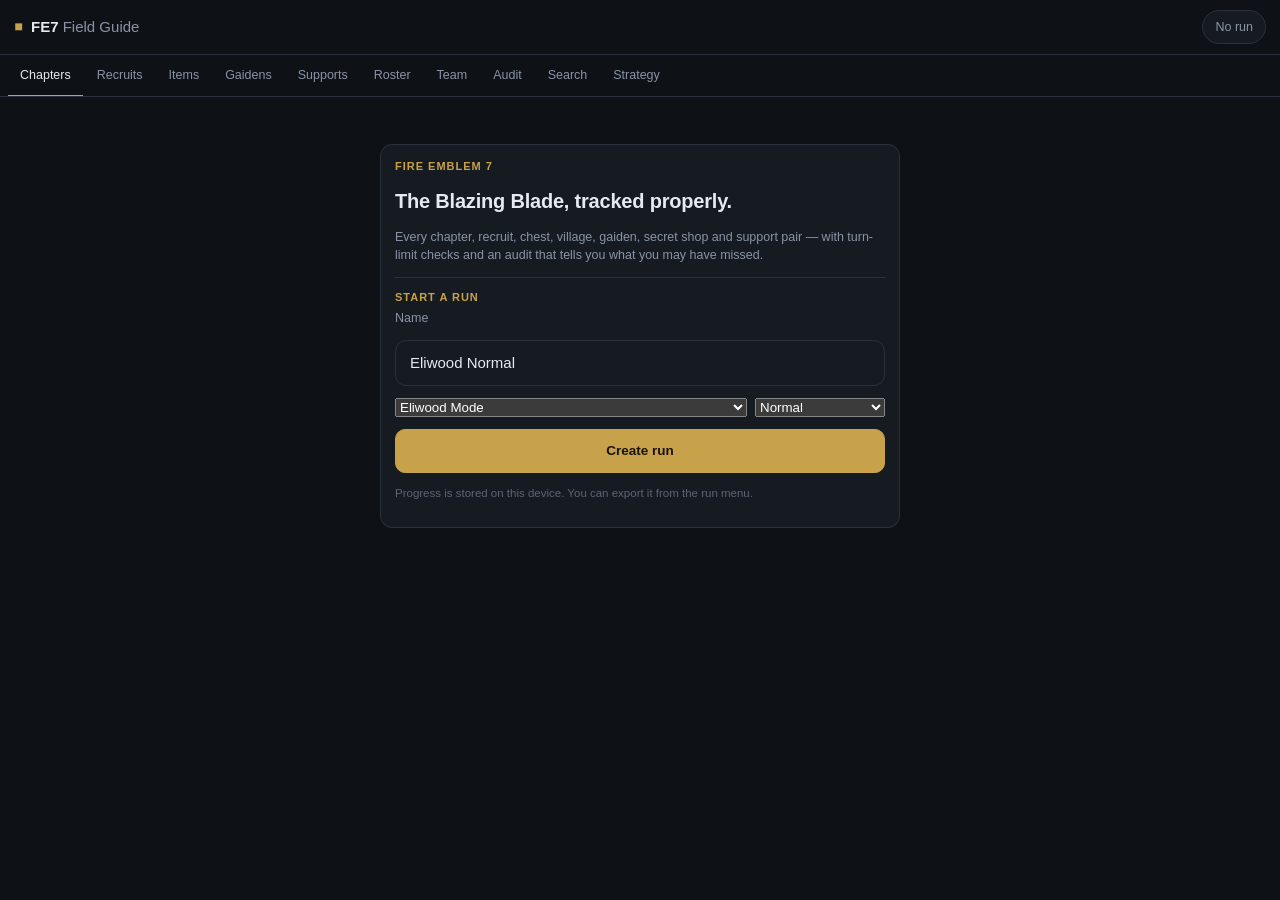
==== index.html @ 40a5e9b4 "FE7 Field Guide: complete checklist, audit, supports, offline PWA" ====
<!DOCTYPE html>
<html lang="en">
<head>
<meta charset="utf-8">
<meta name="viewport" content="width=device-width, initial-scale=1, viewport-fit=cover">
<meta name="theme-color" content="#0E1116">
<meta name="apple-mobile-web-app-capable" content="yes">
<meta name="apple-mobile-web-app-status-bar-style" content="black-translucent">
<meta name="apple-mobile-web-app-title" content="FE7">
<title>FE7 Field Guide</title>
<link rel="manifest" href="manifest.json">
<link rel="apple-touch-icon" href="icon-180.png">
<link rel="icon" href="icon.svg" type="image/svg+xml">
<link rel="stylesheet" href="app.css">
</head>
<body>

<div class="head">
<header class="topbar">
  <div class="brand">
    <span class="crest">◆</span>
    <span class="brandText">FE7 <em>Field Guide</em></span>
  </div>
  <button class="runChip" id="runChip" aria-label="Switch run"></button>
</header>

<nav class="tabs" id="tabs">
  <button data-tab="chapters" class="active">Chapters</button>
  <button data-tab="recruits">Recruits</button>
  <button data-tab="items">Items</button>
  <button data-tab="gaidens">Gaidens</button>
  <button data-tab="supports">Supports</button>
  <button data-tab="roster">Roster</button>
  <button data-tab="team">Team</button>
  <button data-tab="audit">Audit</button>
  <button data-tab="search">Search</button>
  <button data-tab="strategy">Strategy</button>
</nav>
</div>

<main id="app" class="app"></main>

<div id="sheet" class="sheet" hidden>
  <div class="sheetBack" data-close></div>
  <div class="sheetCard" role="dialog" aria-modal="true">
    <div class="sheetHead">
      <h2 id="sheetTitle"></h2>
      <button class="iconBtn" data-close aria-label="Close">✕</button>
    </div>
    <div id="sheetBody" class="sheetBody"></div>
  </div>
</div>

<div id="toast" class="toast" hidden></div>

<script src="data-fe7.js"></script>
<script src="data-supports.js"></script>
<script src="data-fe8.js"></script>
<script src="app.js"></script>
</body>
</html>
---- app.css ----
:root{
  --bg:#0E1116;
  --surface:#161B22;
  --surface2:#1D242E;
  --surface3:#232C38;
  --line:#2A313C;
  --text:#E6EAF0;
  --muted:#8A94A6;
  --dim:#5C6474;
  --gold:#C8A24A;
  --goldSoft:rgba(200,162,74,.14);
  --ok:#4FA072;
  --okSoft:rgba(79,160,114,.13);
  --warn:#C08A2E;
  --warnSoft:rgba(192,138,46,.14);
  --danger:#D05555;
  --dangerSoft:rgba(208,85,85,.13);
  --r:12px;
  --tap:44px;
  color-scheme: dark;
}
*{box-sizing:border-box}
html,body{margin:0;padding:0}
body{
  background:var(--bg);
  color:var(--text);
  font:15px/1.45 -apple-system,BlinkMacSystemFont,"Segoe UI",Roboto,sans-serif;
  -webkit-font-smoothing:antialiased;
  padding-bottom:env(safe-area-inset-bottom);
}
button{font:inherit;color:inherit;background:none;border:0;cursor:pointer}
h1,h2,h3,h4{margin:0;font-weight:650;letter-spacing:-.01em}
a{color:var(--gold)}
::selection{background:var(--goldSoft)}

/* ---------- top ---------- */
.head{position:sticky;top:0;z-index:40;background:var(--bg);box-shadow:0 1px 0 var(--line)}
.topbar{
  display:flex;align-items:center;justify-content:space-between;gap:12px;
  padding:calc(10px + env(safe-area-inset-top)) 14px 10px;
  background:linear-gradient(180deg,rgba(14,17,22,.98),rgba(14,17,22,.92));
}
.brand{display:flex;align-items:center;gap:8px;font-size:15px;font-weight:650}
.crest{color:var(--gold);font-size:12px;transform:rotate(45deg)}
.brandText em{font-style:normal;color:var(--muted);font-weight:450}
.runChip{
  max-width:52vw;overflow:hidden;text-overflow:ellipsis;white-space:nowrap;
  border:1px solid var(--line);background:var(--surface);
  border-radius:999px;padding:7px 12px;font-size:12.5px;color:var(--muted);
}
.runChip b{color:var(--text);font-weight:600}

.tabs{
  display:flex;gap:2px;overflow-x:auto;scrollbar-width:none;
  padding:0 8px;background:var(--bg);border-top:1px solid var(--line);
}
.tabs::-webkit-scrollbar{display:none}
.tabs button{
  flex:0 0 auto;padding:11px 12px;font-size:12.5px;color:var(--muted);
  border-bottom:2px solid transparent;margin-bottom:-1px;white-space:nowrap;
}
.tabs button.active{color:var(--text);border-bottom-color:var(--gold)}

.app{max-width:1180px;margin:0 auto;padding:14px 12px 80px}

/* ---------- generic ---------- */
.card{background:var(--surface);border:1px solid var(--line);border-radius:var(--r);padding:14px}
.muted{color:var(--muted)}
.dim{color:var(--dim)}
.small{font-size:12.5px}
.tiny{font-size:11.5px}
.row{display:flex;align-items:center;gap:10px}
.spread{display:flex;align-items:center;justify-content:space-between;gap:10px}
.wrap{flex-wrap:wrap}
h2.title{font-size:20px;margin-bottom:2px}
.kicker{font-size:11px;letter-spacing:.09em;text-transform:uppercase;color:var(--gold);font-weight:650}
.pad{padding:14px}
.stack>*+*{margin-top:12px}
hr.sep{border:0;border-top:1px solid var(--line);margin:12px 0}

.btn{
  display:inline-flex;align-items:center;justify-content:center;gap:7px;
  min-height:var(--tap);padding:0 14px;border-radius:10px;
  border:1px solid var(--line);background:var(--surface2);color:var(--text);
  font-size:13.5px;font-weight:550;
}
.btn:active{transform:translateY(1px)}
.btn.gold{background:var(--gold);color:#171307;border-color:var(--gold)}
.btn.ghost{background:transparent;color:var(--muted)}
.btn.danger{background:var(--dangerSoft);border-color:rgba(208,85,85,.35);color:#F0A3A3}
.btn.wide{width:100%}
.iconBtn{width:36px;height:36px;display:grid;place-items:center;border-radius:9px;color:var(--muted)}
.iconBtn:hover{background:var(--surface2)}

.tag{
  display:inline-flex;align-items:center;gap:4px;
  font-size:10.5px;letter-spacing:.03em;text-transform:uppercase;
  padding:2px 7px;border-radius:6px;border:1px solid var(--line);
  color:var(--muted);background:var(--surface2);white-space:nowrap;
}
.tag.miss{color:#E7C77E;border-color:rgba(200,162,74,.35);background:var(--goldSoft)}
.tag.verify{color:#DFAE5C;border-color:rgba(192,138,46,.35);background:var(--warnSoft)}
.tag.rec{color:#8FD3AE;border-color:rgba(79,160,114,.35);background:var(--okSoft)}
.tag.lost{color:#F0A3A3;border-color:rgba(208,85,85,.35);background:var(--dangerSoft)}

.bar{height:5px;border-radius:99px;background:var(--surface3);overflow:hidden}
.bar>i{display:block;height:100%;background:var(--gold);border-radius:99px}

/* ---------- do this now ---------- */
.now{
  border:1px solid rgba(200,162,74,.32);
  background:linear-gradient(160deg,rgba(200,162,74,.13),rgba(200,162,74,.03) 60%,transparent);
  border-radius:var(--r);padding:14px;margin-bottom:14px;
}
.now .kicker{margin-bottom:5px}
.now h3{font-size:17px;margin-bottom:3px}
.now p{margin:2px 0 0;color:var(--muted);font-size:13.5px}

/* ---------- chapter list ---------- */
.split{display:block}
.chlist .ch{
  border:1px solid var(--line);border-radius:var(--r);background:var(--surface);
  margin-bottom:8px;overflow:hidden;
}
.chrow{
  display:flex;align-items:center;gap:10px;width:100%;
  padding:12px 13px;text-align:left;min-height:52px;
}
.chrow.sel{background:var(--surface2);box-shadow:inset 2px 0 0 var(--gold)}
.chrow .num{
  font-variant-numeric:tabular-nums;font-size:11.5px;color:var(--gold);
  min-width:47px;font-weight:650;letter-spacing:.02em;
}
.chrow .nm{flex:1;min-width:0;font-size:14px;font-weight:530;overflow:hidden;text-overflow:ellipsis;white-space:nowrap}
.chrow .pr{font-variant-numeric:tabular-nums;font-size:11.5px;color:var(--muted)}
.chrow .pr.full{color:var(--ok)}
.chrow .dot{width:6px;height:6px;border-radius:50%;background:var(--surface3);flex:0 0 auto}
.chrow .dot.part{background:var(--gold)}
.chrow .dot.full{background:var(--ok)}
.chrow .dot.assumed{background:var(--warn)}
.chrow .dot.lost{background:var(--danger)}
.chhead{display:flex;align-items:center;justify-content:space-between;padding:2px 2px 12px}
.chhead .h{font-size:12px;letter-spacing:.08em;text-transform:uppercase;color:var(--muted);font-weight:650}

/* ---------- detail ---------- */
.detail{min-height:200px}
.dhead{display:flex;align-items:flex-start;gap:10px;margin-bottom:10px}
.dhead .back{display:none}
.dhead h2{font-size:21px}
.dmeta{display:flex;flex-wrap:wrap;gap:6px;margin:8px 0 12px}
.obj{color:var(--muted);font-size:13.5px;margin:2px 0 10px}
.brief{font-size:13.5px;line-height:1.55;color:#C9D0DB;margin:0 0 12px}

.turnbox{border:1px solid var(--line);border-radius:10px;background:var(--surface2);padding:11px 12px;margin-bottom:12px}
.turnbox .lbl{font-size:11px;text-transform:uppercase;letter-spacing:.07em;color:var(--muted);margin-bottom:6px}
.turnrow{display:flex;align-items:center;gap:8px}
.turnrow input{
  width:78px;min-height:38px;border-radius:9px;border:1px solid var(--line);
  background:var(--bg);color:var(--text);padding:0 10px;font:inherit;font-variant-numeric:tabular-nums;
}
.tstate{font-size:12.5px;margin-top:8px}
.tstate.ok{color:#8FD3AE}
.tstate.warn{color:#DFAE5C}
.tstate.bad{color:#F0A3A3}

.sect{margin-top:14px}
.sectH{display:flex;align-items:center;justify-content:space-between;margin-bottom:6px}
.sectH h4{font-size:11px;letter-spacing:.09em;text-transform:uppercase;color:var(--muted);font-weight:650}

.item{
  display:flex;align-items:flex-start;gap:11px;padding:10px 2px;
  border-bottom:1px solid rgba(42,49,60,.6);
}
.item:last-child{border-bottom:0}
.cb{
  flex:0 0 auto;width:26px;height:26px;border-radius:8px;margin-top:1px;
  border:1.5px solid #39424F;background:transparent;display:grid;place-items:center;
  color:transparent;font-size:14px;line-height:1;
}
.cb:active{background:var(--surface3)}
.item.done .cb{background:var(--ok);border-color:var(--ok);color:#08120C}
.item.assumed .cb{border-color:var(--warn);color:var(--warn);background:var(--warnSoft)}
.item.done .t{color:var(--muted);text-decoration:line-through;text-decoration-color:#4A535F}
.item .body{flex:1;min-width:0}
.item .t{font-size:14px;font-weight:500}
.item .d{font-size:12px;color:var(--muted);margin-top:1px;line-height:1.4}
.item .tags{display:flex;gap:5px;flex-wrap:wrap;margin-top:5px}
.item.recruit .t{color:#DCE6F2}

.notes{border:1px solid var(--line);border-radius:10px;background:var(--surface2);padding:10px;margin-top:14px}
.notes textarea{
  width:100%;min-height:64px;resize:vertical;border:0;background:transparent;
  color:var(--text);font:inherit;font-size:13.5px;outline:none;
}
.notes .lbl{font-size:11px;text-transform:uppercase;letter-spacing:.07em;color:var(--muted);margin-bottom:4px}

/* ---------- recruits / lists ---------- */
.filters{display:flex;gap:6px;overflow-x:auto;padding-bottom:10px;scrollbar-width:none}
.filters::-webkit-scrollbar{display:none}
.filters button{
  flex:0 0 auto;padding:7px 11px;border-radius:99px;border:1px solid var(--line);
  background:var(--surface);color:var(--muted);font-size:12px;
}
.filters button.on{background:var(--goldSoft);border-color:rgba(200,162,74,.4);color:#E7C77E}

.ulist{display:flex;flex-direction:column;gap:6px}
.u{
  display:flex;align-items:center;gap:11px;padding:10px 12px;
  border:1px solid var(--line);border-radius:10px;background:var(--surface);
}
.u.dead{opacity:.45}
.u .badge{
  flex:0 0 auto;width:32px;height:32px;border-radius:9px;display:grid;place-items:center;
  font-size:12px;font-weight:700;color:#1A1508;background:var(--gold);
  letter-spacing:-.02em;
}
.u.t-s .badge{background:#E2C069}
.u.t-a .badge{background:#C8A24A}
.u.t-b .badge{background:#8E97A8;color:#0E1116}
.u.t-c .badge{background:#4A5364;color:#D6DBE4}
.u .nm{font-size:14px;font-weight:550}
.u .sub{font-size:11.5px;color:var(--muted)}
.u .right{margin-left:auto;text-align:right}

.matrixWrap{overflow:auto;border:1px solid var(--line);border-radius:var(--r);background:var(--surface);max-height:calc(100vh - 210px)}
table.mx{border-collapse:collapse;font-size:11.5px;width:max-content;min-width:100%;table-layout:fixed}
table.mx th,table.mx td{border-bottom:1px solid var(--line);border-right:1px solid var(--line);padding:0}
table.mx th{
  position:sticky;top:0;background:var(--surface2);z-index:2;
  font-weight:600;color:var(--muted);font-size:10.5px;
}
table.mx th.corner{left:0;z-index:3;background:var(--surface2);width:118px;min-width:118px;max-width:118px}
table.mx th.rowh{
  position:sticky;left:0;background:var(--surface2);z-index:1;
  text-align:left;padding:7px 9px;white-space:nowrap;
  width:118px;min-width:118px;max-width:118px;color:var(--text);font-size:11.5px;
}
table.mx th.colh{padding:6px 4px;font-size:10px;line-height:1;width:38px;min-width:38px;max-width:38px;height:auto;white-space:nowrap;color:var(--muted)}
table.mx td{text-align:center;padding:0;width:38px;min-width:38px;max-width:38px;height:32px}
.mxbtn{width:100%;height:100%;min-height:32px;display:grid;place-items:center;color:var(--dim);font-size:11px;font-weight:650}
.mxbtn.on{color:#0B130E;background:var(--ok)}
.mxbtn.on.c{background:#3E7A5A;color:#EAF6EF}
.mxbtn.on.b{background:#4F9A6E;color:#0B130E}
.mxbtn.on.a{background:#C8A24A;color:#171307}
.mxbtn.dim{opacity:.28}
.mxbtn.rec{outline:1px solid rgba(200,162,74,.5);outline-offset:-1px}

/* ---------- team ---------- */
.conflict{
  border:1px solid rgba(208,85,85,.35);background:var(--dangerSoft);
  border-radius:10px;padding:11px 12px;margin-bottom:10px;
}
.conflict b{color:#F0A3A3}
.slot{
  display:flex;align-items:center;gap:10px;padding:9px 12px;border:1px solid var(--line);
  border-radius:10px;background:var(--surface);
}
.slot .need{font-size:10.5px;padding:2px 7px;border-radius:6px;background:var(--surface3);color:var(--muted);border:1px solid var(--line)}
.slot .need.warn{color:#DFAE5C;border-color:rgba(192,138,46,.35)}

/* ---------- audit ---------- */
.auditRow{
  display:flex;align-items:flex-start;gap:10px;padding:11px 0;border-bottom:1px solid var(--line);
}
.auditRow:last-child{border-bottom:0}
.auditRow .n{font-variant-numeric:tabular-nums;color:var(--gold);width:20px;flex:0 0 auto;font-weight:650}
.auditRow .go{margin-left:auto;flex:0 0 auto}

/* ---------- search ---------- */
input.search{
  width:100%;min-height:46px;border-radius:11px;border:1px solid var(--line);
  background:var(--surface);color:var(--text);padding:0 14px;font:inherit;
}
input.search::placeholder{color:var(--dim)}
.res{padding:10px 0;border-bottom:1px solid var(--line)}
.res:last-child{border-bottom:0}

/* ---------- strategy ---------- */
.strat h3{font-size:16px;margin:22px 0 8px}
.strat h3:first-child{margin-top:4px}
.strat p{color:#C9D0DB;font-size:13.5px;line-height:1.6;margin:0 0 8px}
.strat ol,.strat ul{margin:0;padding-left:20px;color:#C9D0DB;font-size:13.5px;line-height:1.6}
.strat li{margin-bottom:6px}
.tierRow{display:flex;gap:9px;padding:9px 0;border-bottom:1px solid var(--line)}
.tierRow .k{width:24px;font-weight:700;color:var(--gold)}
table.plain{width:100%;border-collapse:collapse;font-size:13px}
table.plain th{text-align:left;color:var(--muted);font-size:11px;text-transform:uppercase;letter-spacing:.06em;padding:6px 8px;border-bottom:1px solid var(--line)}
table.plain td{padding:7px 8px;border-bottom:1px solid rgba(42,49,60,.6);vertical-align:top}

/* ---------- sheet ---------- */
.sheet{position:fixed;inset:0;z-index:80;display:flex;align-items:flex-end;justify-content:center}
.sheet[hidden]{display:none}
.sheetBack{position:absolute;inset:0;background:rgba(0,0,0,.62);backdrop-filter:blur(2px)}
.sheetCard{
  position:relative;width:100%;max-width:520px;max-height:86vh;overflow:auto;
  background:var(--surface);border:1px solid var(--line);
  border-radius:18px 18px 0 0;padding:16px 16px calc(18px + env(safe-area-inset-bottom));
  animation:up .18s ease-out;
}
@keyframes up{from{transform:translateY(14px);opacity:.6}to{transform:none;opacity:1}}
.sheetHead{display:flex;align-items:center;justify-content:space-between;gap:10px;margin-bottom:10px}
.sheetHead h2{font-size:17px}
.sheetBody{font-size:14px}

.toast{
  position:fixed;left:50%;bottom:calc(20px + env(safe-area-inset-bottom));transform:translateX(-50%);
  background:var(--surface3);border:1px solid var(--line);color:var(--text);
  padding:9px 14px;border-radius:99px;font-size:12.5px;z-index:90;white-space:nowrap;
  box-shadow:0 8px 30px rgba(0,0,0,.4);
}

.empty{padding:34px 16px;text-align:center;color:var(--muted);font-size:13.5px}
.empty b{display:block;color:var(--text);margin-bottom:4px;font-size:15px}

/* ---------- desktop ---------- */
@media (min-width:900px){
  body{font-size:15px}
  .app{padding:18px 20px 80px}
  .split{display:grid;grid-template-columns:330px minmax(0,1fr);gap:16px;align-items:start}
  .chlist{position:sticky;top:104px;max-height:calc(100vh - 120px);overflow:auto;padding-right:2px}
  .chlist::-webkit-scrollbar{width:8px}
  .chlist::-webkit-scrollbar-thumb{background:#2C3542;border-radius:8px}
  .detail{padding:4px 2px 0}
  .dhead .back{display:none!important}
  .detailEmpty{display:grid;place-items:center;height:320px;border:1px dashed var(--line);border-radius:var(--r);color:var(--dim)}
}
@media (max-width:899px){
  .split.detailOpen .chlist{display:none}
  .split:not(.detailOpen) .detail{display:none}
  .dhead .back{display:grid}
  .detail{padding-top:2px}
  body.detail-mode .tabs{display:none}
}
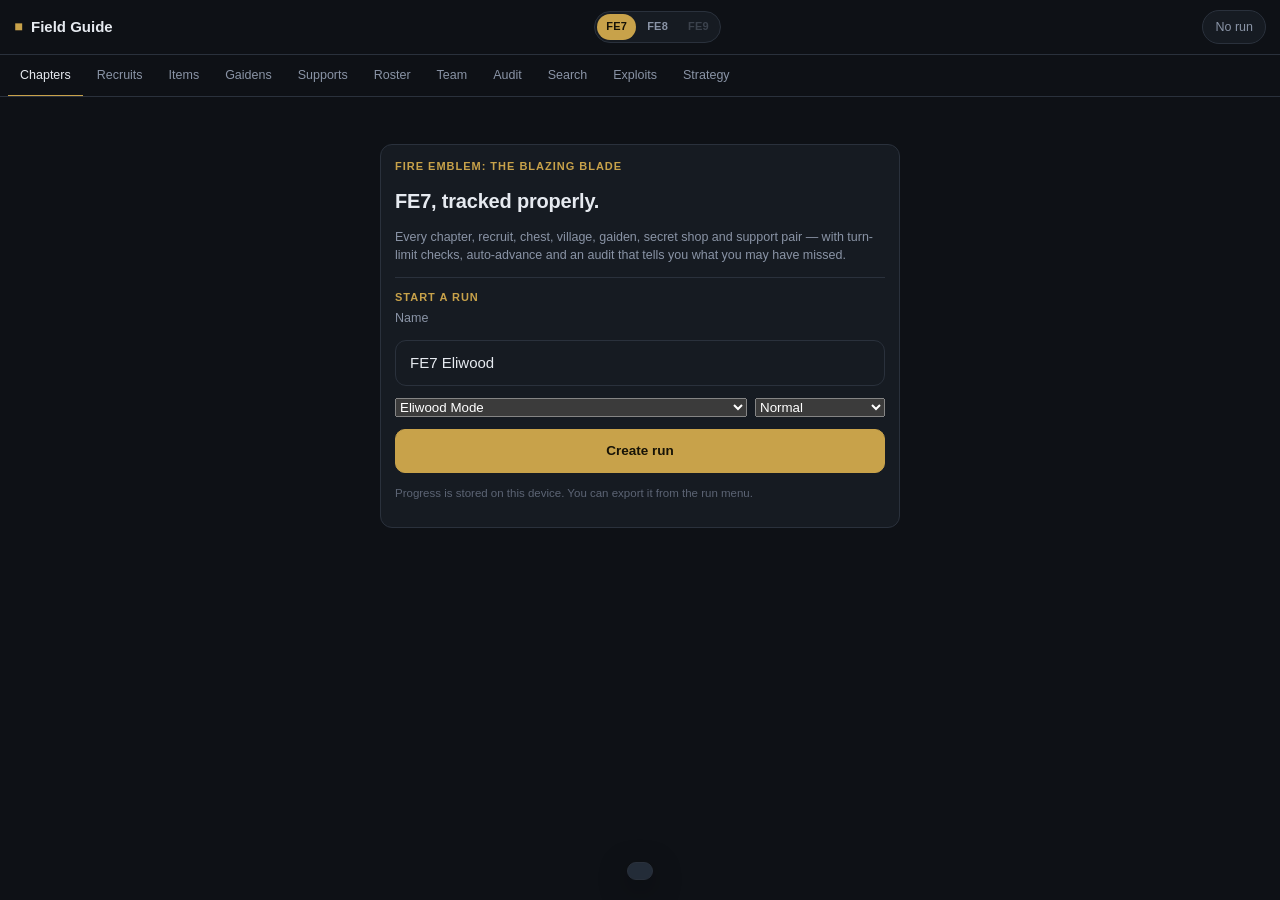
==== commit 12c119b3: "Auto-advance, Lyn-to-Eliwood campaign, exploits tab, full Sacred Stones, FE9 slot" ====
--- a/index.html
+++ b/index.html
@@ -7,7 +7,7 @@
 <meta name="apple-mobile-web-app-capable" content="yes">
 <meta name="apple-mobile-web-app-status-bar-style" content="black-translucent">
 <meta name="apple-mobile-web-app-title" content="FE7">
-<title>FE7 Field Guide</title>
+<title>Fire Emblem Field Guide</title>
 <link rel="manifest" href="manifest.json">
 <link rel="apple-touch-icon" href="icon-180.png">
 <link rel="icon" href="icon.svg" type="image/svg+xml">
@@ -19,8 +19,9 @@
 <header class="topbar">
   <div class="brand">
     <span class="crest">◆</span>
-    <span class="brandText">FE7 <em>Field Guide</em></span>
+    <span class="brandText">Field Guide</span>
   </div>
+  <div class="games" id="games"></div>
   <button class="runChip" id="runChip" aria-label="Switch run"></button>
 </header>
 
@@ -34,6 +35,7 @@
   <button data-tab="team">Team</button>
   <button data-tab="audit">Audit</button>
   <button data-tab="search">Search</button>
+  <button data-tab="exploits">Exploits</button>
   <button data-tab="strategy">Strategy</button>
 </nav>
 </div>
@@ -56,6 +58,8 @@
 <script src="data-fe7.js"></script>
 <script src="data-supports.js"></script>
 <script src="data-fe8.js"></script>
+<script src="data-fe8-supports.js"></script>
+<script src="data-fe9.js"></script>
 <script src="app.js"></script>
 </body>
 </html>
--- a/app.css
+++ b/app.css
@@ -49,6 +49,11 @@
   border-radius:999px;padding:7px 12px;font-size:12.5px;color:var(--muted);
 }
 .runChip b{color:var(--text);font-weight:600}
+.games{display:flex;gap:2px;border:1px solid var(--line);border-radius:999px;padding:2px;background:var(--surface);flex:0 0 auto}
+.games button{padding:5px 9px;border-radius:999px;font-size:11px;color:var(--muted);font-weight:700;letter-spacing:.02em}
+.games button.on{background:var(--gold);color:#171307}
+.games button.off{opacity:.32}
+@media (max-width:560px){ .brandText{display:none} .runChip{max-width:40vw} .games button{padding:5px 7px} }
 
 .tabs{
   display:flex;gap:2px;overflow-x:auto;scrollbar-width:none;
@@ -105,6 +110,12 @@
 
 .bar{height:5px;border-radius:99px;background:var(--surface3);overflow:hidden}
 .bar>i{display:block;height:100%;background:var(--gold);border-radius:99px}
+.campaign{display:flex;gap:14px;margin-bottom:12px;flex-wrap:wrap}
+.camp{display:flex;align-items:center;gap:8px;flex:1;min-width:190px}
+.camp .k{font-size:10.5px;color:var(--muted);width:86px;text-transform:uppercase;letter-spacing:.05em}
+.camp .bar{flex:1;height:4px;background:var(--surface3);border-radius:99px;overflow:hidden}
+.camp .bar>i{display:block;height:100%;background:var(--gold)}
+.camp .n{font-size:11px;color:var(--muted);font-variant-numeric:tabular-nums}
 
 /* ---------- do this now ---------- */
 .now{
@@ -305,9 +316,22 @@
 .toast{
   position:fixed;left:50%;bottom:calc(20px + env(safe-area-inset-bottom));transform:translateX(-50%);
   background:var(--surface3);border:1px solid var(--line);color:var(--text);
-  padding:9px 14px;border-radius:99px;font-size:12.5px;z-index:90;white-space:nowrap;
-  box-shadow:0 8px 30px rgba(0,0,0,.4);
-}
+  padding:8px 10px 8px 14px;border-radius:99px;font-size:12.5px;z-index:90;white-space:nowrap;
+  box-shadow:0 8px 30px rgba(0,0,0,.4);display:flex;align-items:center;gap:10px;
+}
+.toast button{color:var(--gold);font-weight:700;font-size:12.5px;padding:4px 8px;border-radius:99px;background:var(--goldSoft)}
+
+.tag.exploit{color:#E7C77E;border-color:rgba(200,162,74,.35);background:var(--goldSoft)}
+.lvlInput{width:64px;min-height:36px;border-radius:8px;border:1px solid var(--line);background:var(--bg);color:var(--text);padding:0 8px;font:inherit;font-size:13px;font-variant-numeric:tabular-nums}
+.exCard{border:1px solid var(--line);border-radius:var(--r);background:var(--surface);padding:13px;margin-bottom:9px}
+.exCard h3{font-size:15px;margin-bottom:3px}
+.exCard .risk{font-size:10.5px;text-transform:uppercase;letter-spacing:.05em;padding:2px 7px;border-radius:6px;border:1px solid var(--line);color:var(--muted)}
+.exCard .risk.high{color:#F0A3A3;border-color:rgba(208,85,85,.35);background:var(--dangerSoft)}
+.exCard .risk.medium{color:#DFAE5C;border-color:rgba(192,138,46,.35);background:var(--warnSoft)}
+.exCard .risk.low,.exCard .risk.none{color:#8FD3AE;border-color:rgba(79,160,114,.35);background:var(--okSoft)}
+.exCard ol{margin:8px 0 0;padding-left:19px;color:#C9D0DB;font-size:13px;line-height:1.55}
+.exCard li{margin-bottom:5px}
+.exCard .warn{margin-top:8px;font-size:12px;color:#DFAE5C}
 
 .empty{padding:34px 16px;text-align:center;color:var(--muted);font-size:13.5px}
 .empty b{display:block;color:var(--text);margin-bottom:4px;font-size:15px}
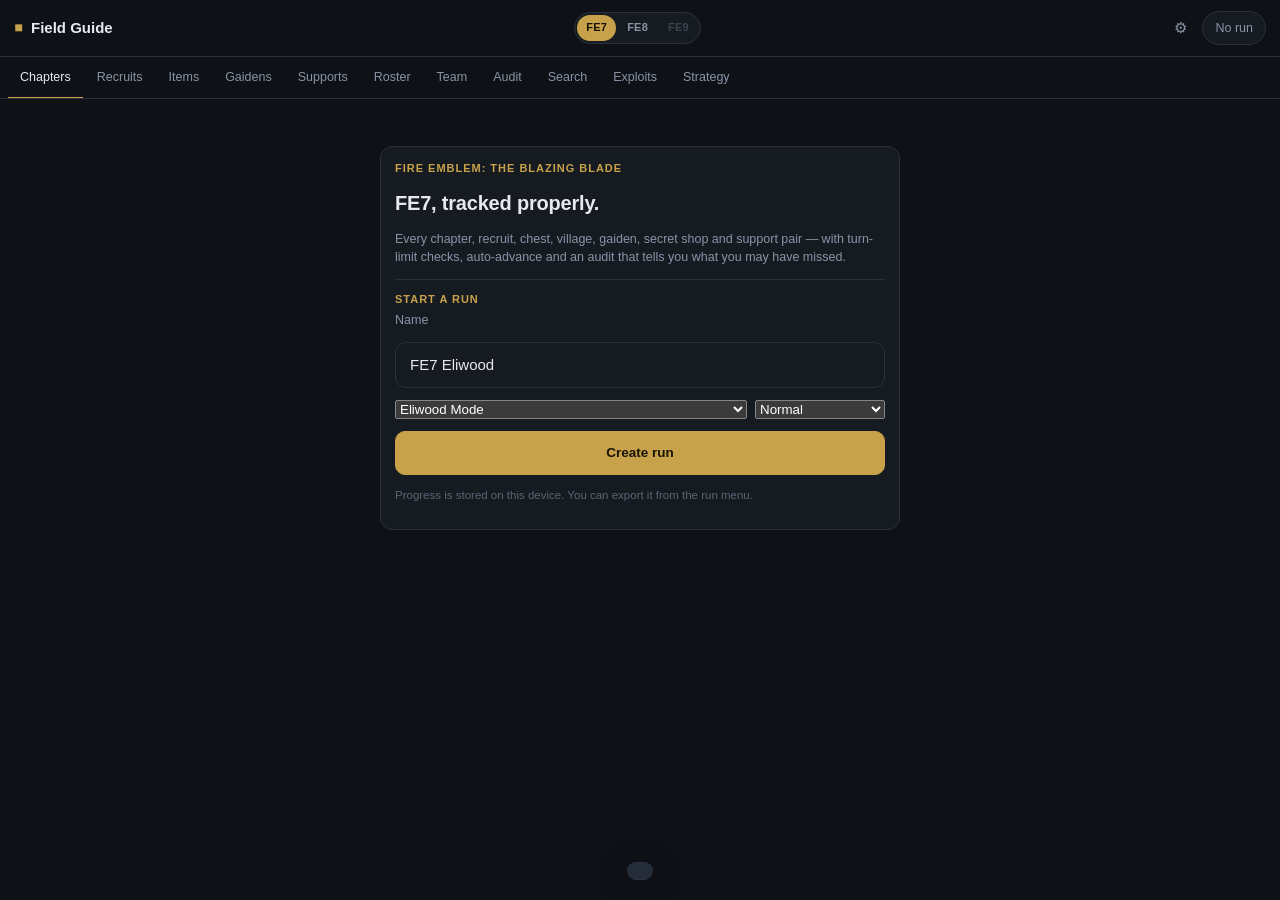
==== commit fb96d347: "Recruit adds to bench, in-place settings, optimal plans, steal lists, promotion gains" ====
--- a/index.html
+++ b/index.html
@@ -22,7 +22,10 @@
     <span class="brandText">Field Guide</span>
   </div>
   <div class="games" id="games"></div>
-  <button class="runChip" id="runChip" aria-label="Switch run"></button>
+  <div class="topRight">
+    <button class="iconBtn" id="gear" aria-label="Settings">⚙</button>
+    <button class="runChip" id="runChip" aria-label="Switch run"></button>
+  </div>
 </header>
 
 <nav class="tabs" id="tabs">
@@ -60,6 +63,10 @@
 <script src="data-fe8.js"></script>
 <script src="data-fe8-supports.js"></script>
 <script src="data-fe9.js"></script>
+<script src="data-lore-fe7.js"></script>
+<script src="data-lore-fe8.js"></script>
+<script src="data-plans.js"></script>
+<script src="data-promo.js"></script>
 <script src="app.js"></script>
 </body>
 </html>
--- a/app.css
+++ b/app.css
@@ -49,6 +49,7 @@
   border-radius:999px;padding:7px 12px;font-size:12.5px;color:var(--muted);
 }
 .runChip b{color:var(--text);font-weight:600}
+.topRight{display:flex;align-items:center;gap:4px;flex:0 0 auto}
 .games{display:flex;gap:2px;border:1px solid var(--line);border-radius:999px;padding:2px;background:var(--surface);flex:0 0 auto}
 .games button{padding:5px 9px;border-radius:999px;font-size:11px;color:var(--muted);font-weight:700;letter-spacing:.02em}
 .games button.on{background:var(--gold);color:#171307}
@@ -332,6 +333,29 @@
 .exCard ol{margin:8px 0 0;padding-left:19px;color:#C9D0DB;font-size:13px;line-height:1.55}
 .exCard li{margin-bottom:5px}
 .exCard .warn{margin-top:8px;font-size:12px;color:#DFAE5C}
+.loreBox{border:1px solid var(--line);border-radius:10px;background:var(--surface2);margin-top:10px;overflow:hidden}
+.loreSum{cursor:pointer;padding:10px 12px;font-size:10.5px;letter-spacing:.08em;text-transform:uppercase;color:var(--muted);font-weight:650;list-style:none}
+.loreSum::-webkit-details-marker{display:none}
+.loreBox[open] .loreSum{color:var(--gold)}
+.loreBody{padding:0 12px 12px;font-size:13.5px;color:#C9D0DB;line-height:1.6}
+.loreBody p{margin:0 0 8px}
+.loreBody p:last-child{margin-bottom:0}
+.bioText{font-size:13px;color:var(--muted);line-height:1.55;margin:6px 0 10px}
+.talkGroup{padding:0 12px 4px}
+.talkH{font-size:10px;letter-spacing:.08em;text-transform:uppercase;color:var(--dim);margin:8px 0 4px}
+.talkRow{display:flex;gap:8px;padding:6px 0;border-top:1px solid rgba(42,49,60,.5)}
+.talkTick{width:22px;height:22px;border-radius:6px;border:1px solid var(--line);background:transparent;color:var(--dim);font-size:11px;display:grid;place-items:center;flex:0 0 auto;margin-top:1px}
+.talkTick.on{background:var(--ok);border-color:var(--ok);color:#08120C}
+.talkWho{font-size:13px;font-weight:550}
+.talkSum{font-size:12.5px;color:var(--muted);line-height:1.45;margin-top:1px}
+.talkTrig{font-size:11px;color:var(--dim);margin-top:2px}
+.planStyle{background:var(--goldSoft);border-left:2px solid var(--gold);padding:8px 10px;border-radius:6px;color:#E7C77E}
+.planSec{margin:10px 0}
+.planSec>b{display:block;font-size:10.5px;text-transform:uppercase;letter-spacing:.07em;color:var(--muted);margin-bottom:4px}
+.planSec ol,.planSec ul{margin:0;padding-left:18px;font-size:13px;line-height:1.55;color:#C9D0DB}
+.planSec li{margin-bottom:4px}
+.promoGains{margin-top:8px;display:flex;flex-direction:column;gap:4px}
+.promoGains b{font-weight:600}
 
 .empty{padding:34px 16px;text-align:center;color:var(--muted);font-size:13.5px}
 .empty b{display:block;color:var(--text);margin-bottom:4px;font-size:15px}
@@ -339,6 +363,8 @@
 /* ---------- desktop ---------- */
 @media (min-width:900px){
   body{font-size:15px}
+  .sheet{align-items:center}
+  .sheetCard{border-radius:18px;max-height:80vh;padding-bottom:18px}
   .app{padding:18px 20px 80px}
   .split{display:grid;grid-template-columns:330px minmax(0,1fr);gap:16px;align-items:start}
   .chlist{position:sticky;top:104px;max-height:calc(100vh - 120px);overflow:auto;padding-right:2px}
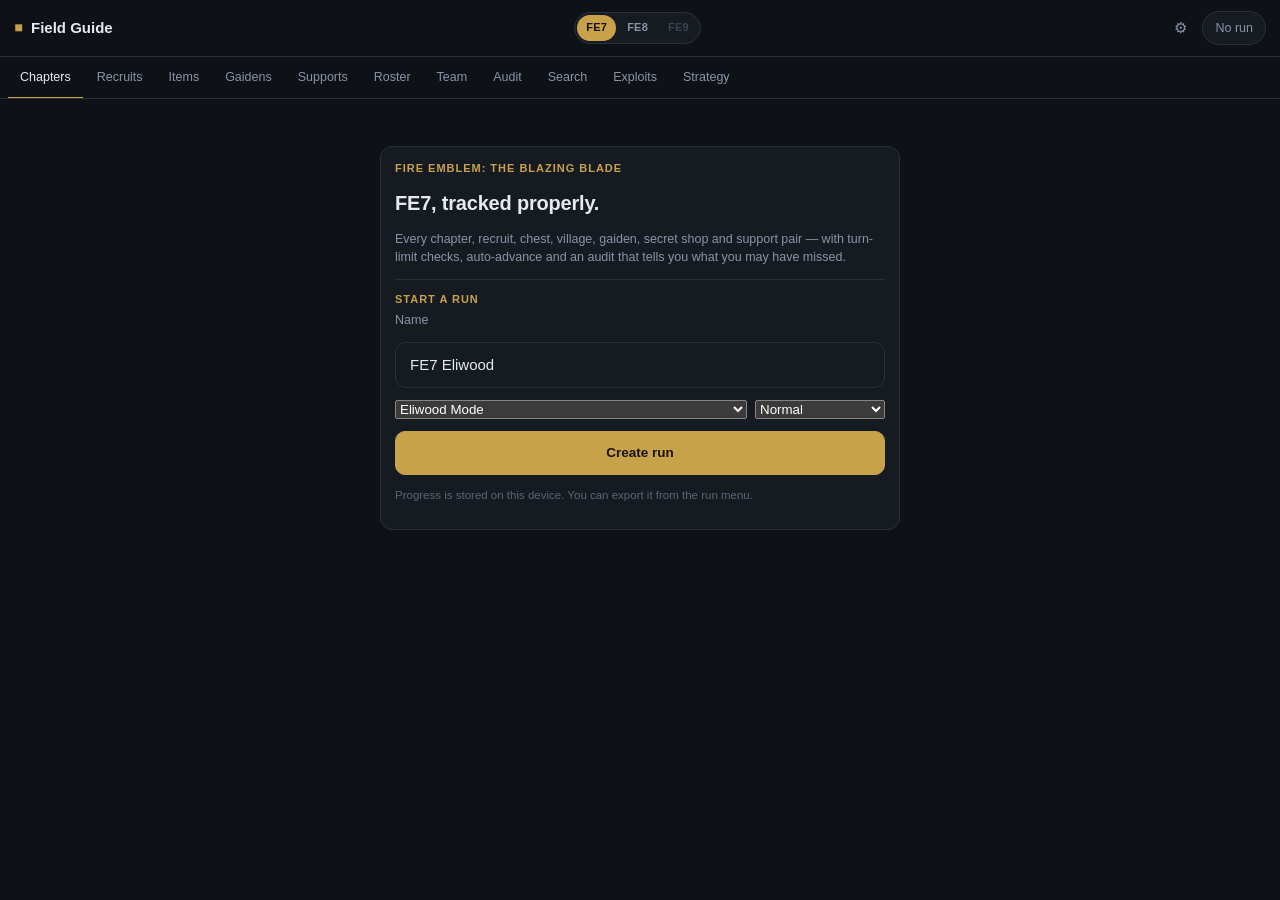
==== commit 29d82527: "Exact enemy Speed steal data and promoted-class stat caps" ====
--- a/index.html
+++ b/index.html
@@ -67,6 +67,8 @@
 <script src="data-lore-fe8.js"></script>
 <script src="data-plans.js"></script>
 <script src="data-promo.js"></script>
+<script src="data-steals.js"></script>
+<script src="data-caps.js"></script>
 <script src="app.js"></script>
 </body>
 </html>
--- a/app.css
+++ b/app.css
@@ -317,10 +317,14 @@
 .toast{
   position:fixed;left:50%;bottom:calc(20px + env(safe-area-inset-bottom));transform:translateX(-50%);
   background:var(--surface3);border:1px solid var(--line);color:var(--text);
-  padding:8px 10px 8px 14px;border-radius:99px;font-size:12.5px;z-index:90;white-space:nowrap;
+  padding:8px 10px 8px 14px;border-radius:99px;font-size:12.5px;z-index:90;
   box-shadow:0 8px 30px rgba(0,0,0,.4);display:flex;align-items:center;gap:10px;
-}
-.toast button{color:var(--gold);font-weight:700;font-size:12.5px;padding:4px 8px;border-radius:99px;background:var(--goldSoft)}
+  max-width:calc(100vw - 20px);white-space:normal;text-align:center;
+  pointer-events:none;
+}
+.toast[hidden]{display:none}
+.toast button{color:var(--gold);font-weight:700;font-size:12.5px;padding:4px 8px;border-radius:99px;background:var(--goldSoft);pointer-events:auto;flex:0 0 auto}
+body.sheet-open .toast{bottom:auto;top:calc(14px + env(safe-area-inset-top))}
 
 .tag.exploit{color:#E7C77E;border-color:rgba(200,162,74,.35);background:var(--goldSoft)}
 .lvlInput{width:64px;min-height:36px;border-radius:8px;border:1px solid var(--line);background:var(--bg);color:var(--text);padding:0 8px;font:inherit;font-size:13px;font-variant-numeric:tabular-nums}
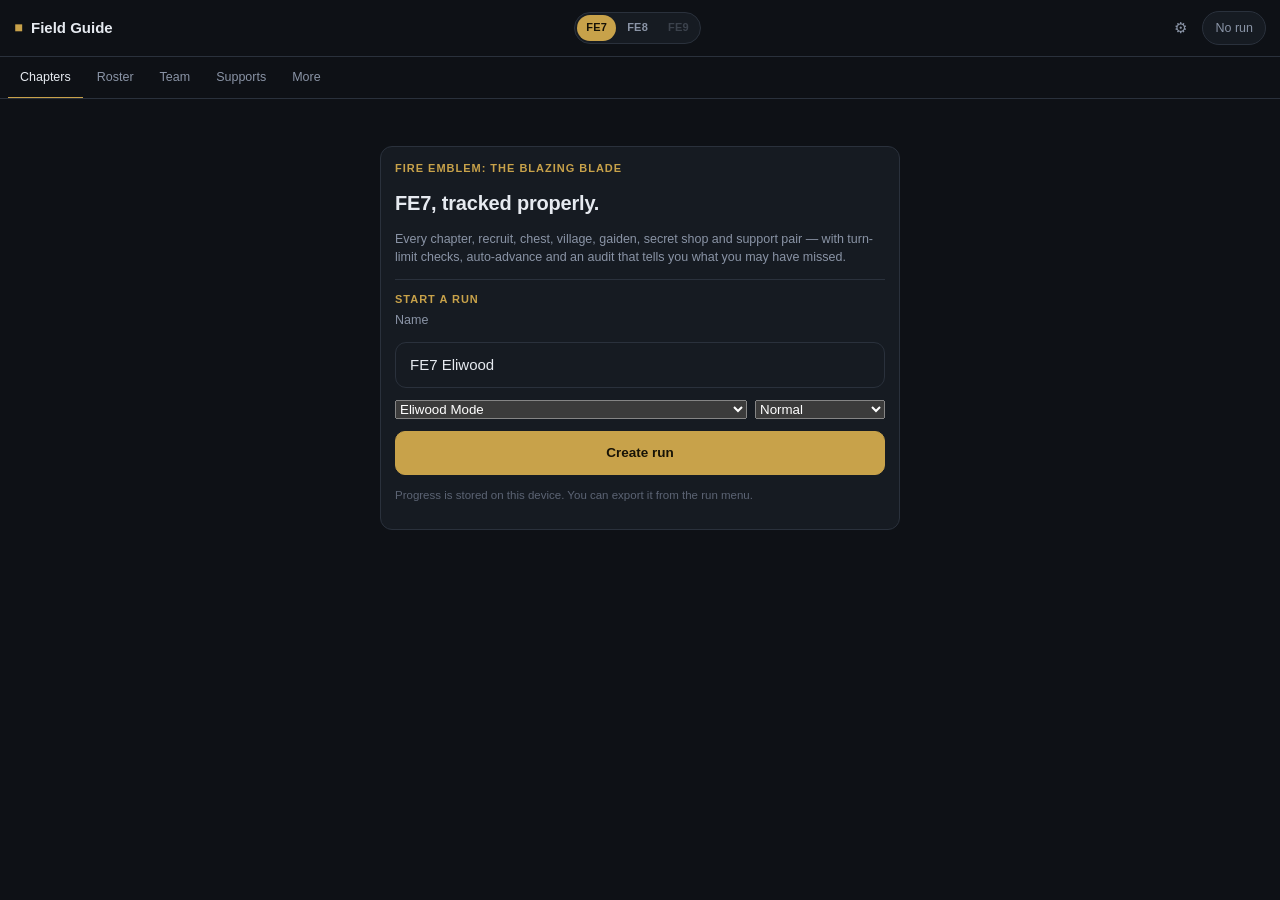
==== commit 3095c31e: "Remove checklists, add Next Chapter, master spoiler switch, expanded plans, five-tab layout" ====
--- a/index.html
+++ b/index.html
@@ -30,16 +30,10 @@
 
 <nav class="tabs" id="tabs">
   <button data-tab="chapters" class="active">Chapters</button>
-  <button data-tab="recruits">Recruits</button>
-  <button data-tab="items">Items</button>
-  <button data-tab="gaidens">Gaidens</button>
-  <button data-tab="supports">Supports</button>
   <button data-tab="roster">Roster</button>
   <button data-tab="team">Team</button>
-  <button data-tab="audit">Audit</button>
-  <button data-tab="search">Search</button>
-  <button data-tab="exploits">Exploits</button>
-  <button data-tab="strategy">Strategy</button>
+  <button data-tab="supports">Supports</button>
+  <button data-tab="more">More</button>
 </nav>
 </div>
 
@@ -66,6 +60,7 @@
 <script src="data-lore-fe7.js"></script>
 <script src="data-lore-fe8.js"></script>
 <script src="data-plans.js"></script>
+<script src="data-plans-extra.js"></script>
 <script src="data-promo.js"></script>
 <script src="data-steals.js"></script>
 <script src="data-caps.js"></script>
--- a/app.css
+++ b/app.css
@@ -354,6 +354,11 @@
 .talkSum{font-size:12.5px;color:var(--muted);line-height:1.45;margin-top:1px}
 .talkTrig{font-size:11px;color:var(--dim);margin-top:2px}
 .planStyle{background:var(--goldSoft);border-left:2px solid var(--gold);padding:8px 10px;border-radius:6px;color:#E7C77E}
+.planBlock{border:1px solid rgba(200,162,74,.35);background:linear-gradient(180deg,rgba(200,162,74,.10),rgba(200,162,74,.03));border-radius:12px;padding:14px;margin:14px 0}
+.planHead{font-size:10.5px;letter-spacing:.09em;text-transform:uppercase;color:var(--gold);font-weight:700;margin-bottom:8px}
+.fcList{list-style:none;padding:0;margin:0}
+.fcList li{display:flex;align-items:center;gap:7px;padding:6px 0;border-bottom:1px solid rgba(42,49,60,.6);font-size:13px;flex-wrap:wrap}
+.fcList li:last-child{border-bottom:0}
 .planSec{margin:10px 0}
 .planSec>b{display:block;font-size:10.5px;text-transform:uppercase;letter-spacing:.07em;color:var(--muted);margin-bottom:4px}
 .planSec ol,.planSec ul{margin:0;padding-left:18px;font-size:13px;line-height:1.55;color:#C9D0DB}
@@ -379,9 +384,8 @@
   .detailEmpty{display:grid;place-items:center;height:320px;border:1px dashed var(--line);border-radius:var(--r);color:var(--dim)}
 }
 @media (max-width:899px){
-  .split.detailOpen .chlist{display:none}
-  .split:not(.detailOpen) .detail{display:none}
+  .split{display:block}
+  .chlist{display:none}
   .dhead .back{display:grid}
   .detail{padding-top:2px}
-  body.detail-mode .tabs{display:none}
-}
+}
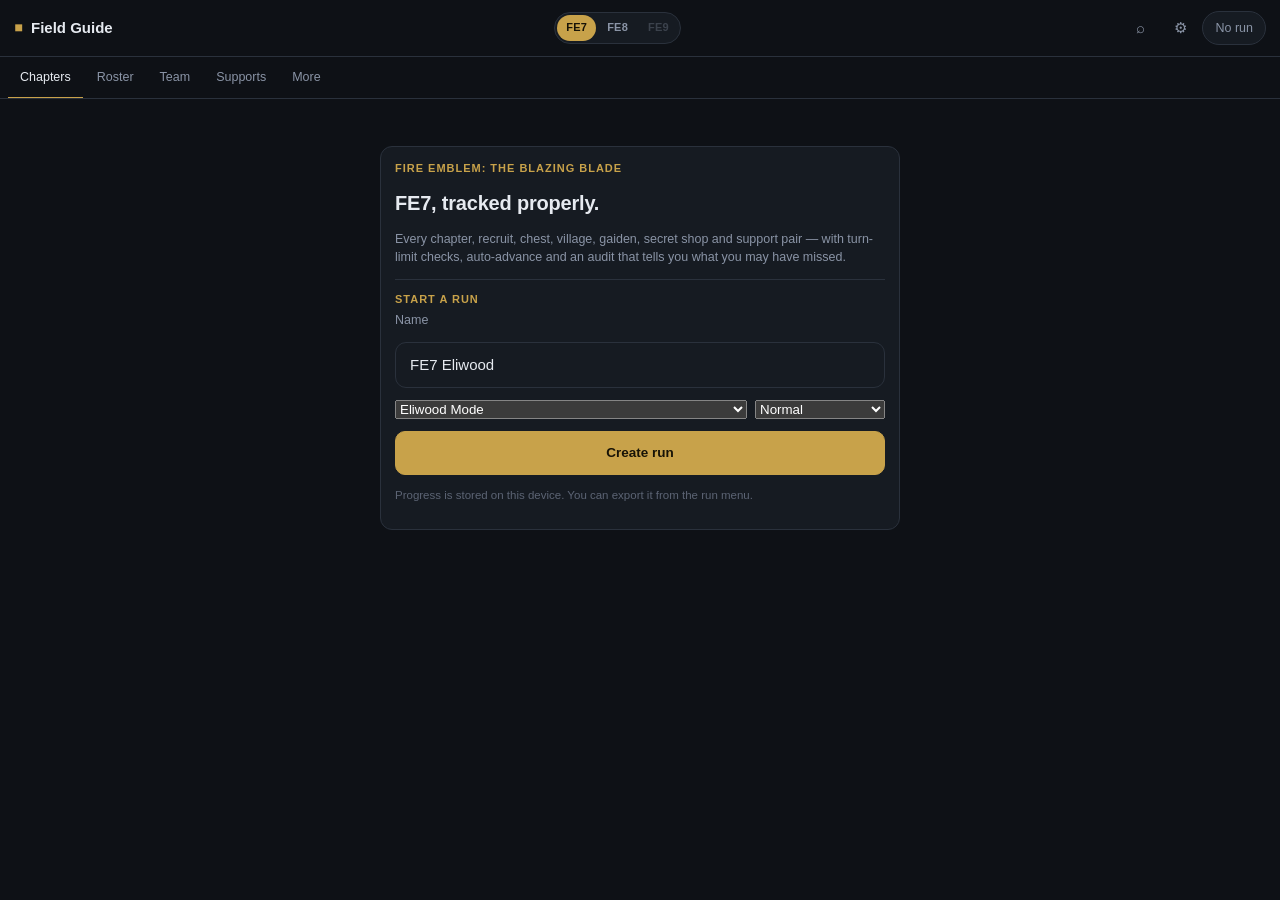
==== commit 5b3405e9: "Top-bar search, recruit checkbox replaces Recruited button, roster sync" ====
--- a/index.html
+++ b/index.html
@@ -23,6 +23,7 @@
   </div>
   <div class="games" id="games"></div>
   <div class="topRight">
+    <button class="iconBtn" id="searchBtn" aria-label="Search">⌕</button>
     <button class="iconBtn" id="gear" aria-label="Settings">⚙</button>
     <button class="runChip" id="runChip" aria-label="Switch run"></button>
   </div>
@@ -35,6 +36,11 @@
   <button data-tab="supports">Supports</button>
   <button data-tab="more">More</button>
 </nav>
+</div>
+
+<div id="searchPanel" class="searchPanel" hidden>
+  <input class="search" id="searchTop" placeholder="Search items, chapters, units, talks…" autocomplete="off">
+  <div id="searchTopResults" class="searchTopResults"></div>
 </div>
 
 <main id="app" class="app"></main>
--- a/app.css
+++ b/app.css
@@ -325,6 +325,12 @@
 .toast[hidden]{display:none}
 .toast button{color:var(--gold);font-weight:700;font-size:12.5px;padding:4px 8px;border-radius:99px;background:var(--goldSoft);pointer-events:auto;flex:0 0 auto}
 body.sheet-open .toast{bottom:auto;top:calc(14px + env(safe-area-inset-top))}
+.searchPanel{padding:10px 12px;background:var(--bg);border-bottom:1px solid var(--line);position:sticky;top:0;z-index:38;max-height:60vh;overflow:auto}
+.searchPanel[hidden]{display:none}
+.searchPanel .search{max-width:720px;margin:0 auto;display:block}
+.searchTopResults{max-width:720px;margin:8px auto 0}
+.searchTopResults .res{cursor:pointer}
+body.sheet-open .searchPanel{z-index:70}
 
 .tag.exploit{color:#E7C77E;border-color:rgba(200,162,74,.35);background:var(--goldSoft)}
 .lvlInput{width:64px;min-height:36px;border-radius:8px;border:1px solid var(--line);background:var(--bg);color:var(--text);padding:0 8px;font:inherit;font-size:13px;font-variant-numeric:tabular-nums}
